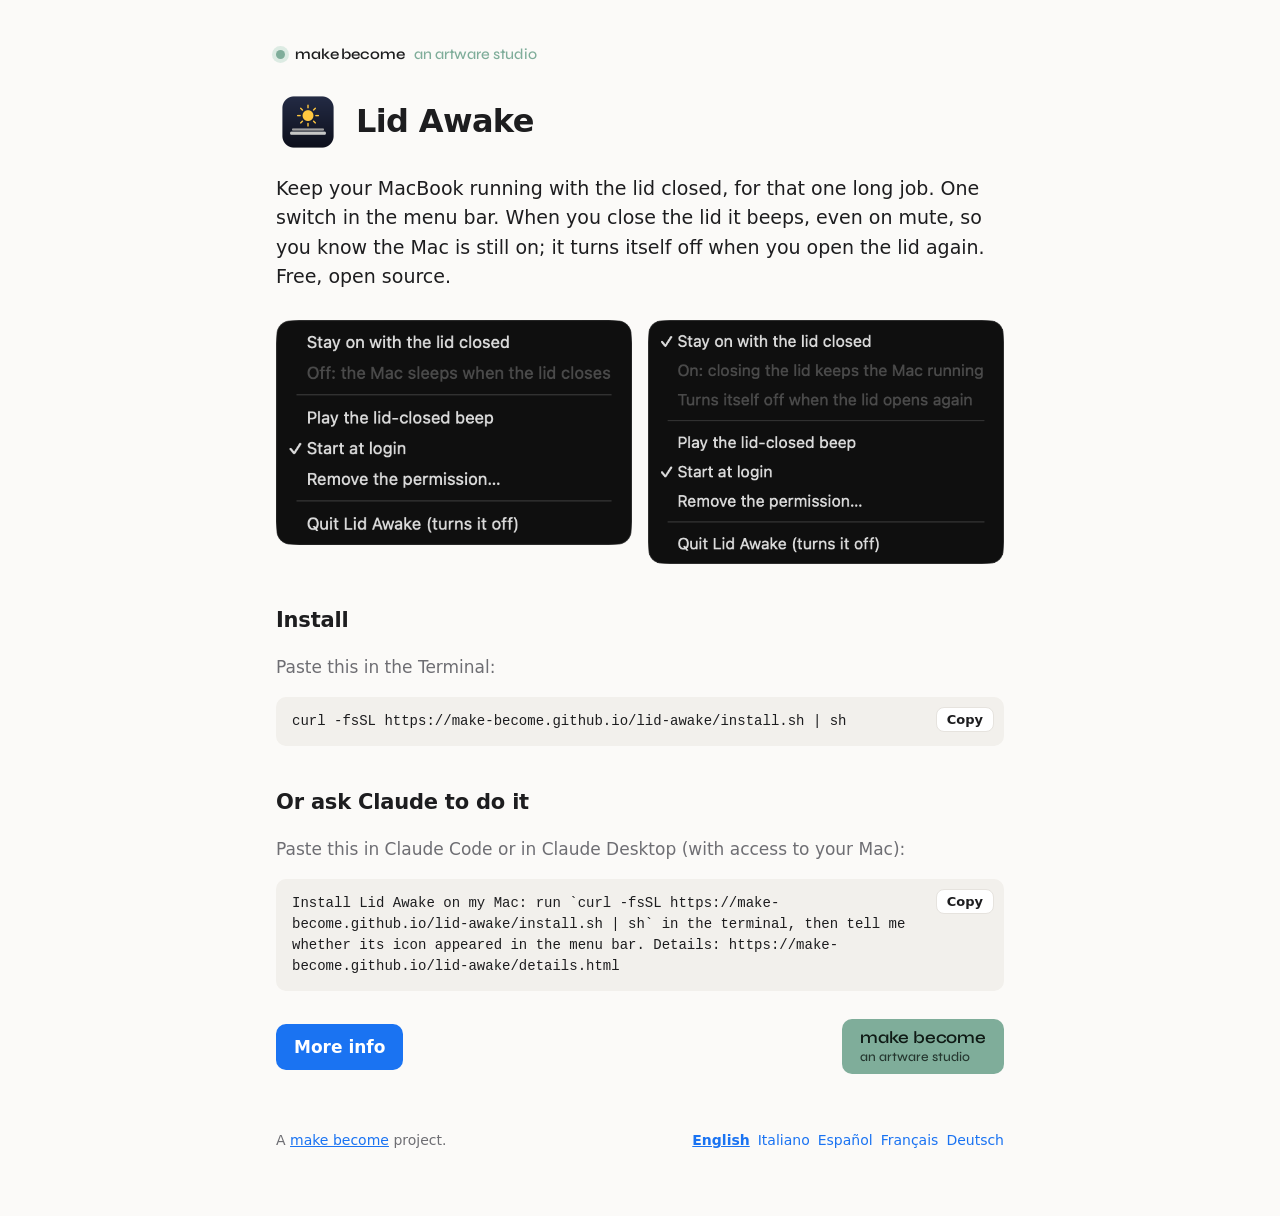
==== docs/index.html @ c0185acb "Lid Awake 1.0.0: keep a MacBook on with the lid closed, one switch in the menu bar Menu-bar-only app" ====
<!doctype html>
<html lang="en">
<head>
<meta charset="utf-8">
<meta name="viewport" content="width=device-width, initial-scale=1">
<title>Lid Awake</title>
<meta name="description" content="Keep a MacBook running with the lid closed, for one long job, with a beep to tell you it is on.">
<link rel="icon" href="img/app-icon.png">
<link rel="preconnect" href="https://fonts.googleapis.com">
<link rel="preconnect" href="https://fonts.gstatic.com" crossorigin>
<link href="https://fonts.googleapis.com/css2?family=Syne:wght@500;600&display=swap" rel="stylesheet">
<link rel="stylesheet" href="style.css?v=110500">
<script src="i18n.js?v=110500" defer></script>
</head>
<body>
<main>
  <a class="mb" href="https://make-become.github.io/"><span class="mb-dot" aria-hidden="true"></span><span class="mb-name">make become</span><span class="mb-role">an artware studio</span></a>
  <header>
    <img src="img/app-icon.png" alt="">
    <h1>Lid Awake</h1>
  </header>

  <p class="lead" data-i18n="lead">Keep your MacBook running with the lid closed.</p>

  <div class="shots">
    <img data-i18n-src="img/menu-off-{lang}.png" src="img/menu-off-en.png" alt="" data-i18n-alt="altOff">
    <img data-i18n-src="img/menu-on-{lang}.png" src="img/menu-on-en.png" alt="" data-i18n-alt="altOn">
  </div>

  <h2 data-i18n="installH">Install</h2>
  <p class="muted" data-i18n="installP">Paste this in the Terminal:</p>
  <div class="copy"><span id="cmd">curl -fsSL https://make-become.github.io/lid-awake/install.sh | sh</span><button data-copy="cmd" data-i18n="copy">Copy</button></div>

  <h2 data-i18n="askH">Or ask Claude to do it</h2>
  <p class="muted" data-i18n="askP">Paste this in Claude Code or Claude Desktop:</p>
  <div class="copy"><span id="prompt" data-i18n="prompt">Install Lid Awake on my Mac.</span><button data-copy="prompt" data-i18n="copy">Copy</button></div>

  <div class="actions">
    <a class="btn" href="details.html" data-keep-lang data-i18n="more">More info</a>
    <a class="mb-btn" href="https://make-become.github.io/"><span class="mb-btn-name">make become</span><span class="mb-btn-role">an artware studio</span></a>
  </div>

  <footer>
    <span data-i18n="unofficial">A make become project.</span>
    <span class="langs"></span>
  </footer>
</main>
</body>
</html>
---- docs/style.css ----
:root {
  --bg: #fbfaf8; --fg: #1d1d1f; --muted: #6e6e73; --card: #ffffff; --line: #e6e3de;
  --accent: #1a73f2; --code: #f2f0ec;
  --g: #33b34d; --b: #1a73f2; --o: #f28c1a;
}
@media (prefers-color-scheme: dark) {
  :root { --bg: #141414; --fg: #f2f2f2; --muted: #a1a1a6; --card: #1e1e1e; --line: #2f2f2f; --accent: #5aa0ff; --code: #242424; }
}
* { box-sizing: border-box; }
body { margin: 0; background: var(--bg); color: var(--fg);
       font: 17px/1.55 -apple-system, BlinkMacSystemFont, "Segoe UI", system-ui, sans-serif; }
main { max-width: 760px; margin: 0 auto; padding: 40px 16px 64px; }
header { display: flex; gap: 16px; align-items: center; margin-bottom: 20px; }
header img { width: 64px; height: 64px; flex: none; }
h1 { font-size: 32px; margin: 0; letter-spacing: -0.02em; }
h2 { font-size: 21px; margin: 40px 0 10px; letter-spacing: -0.01em; }
h3 { font-size: 17px; margin: 24px 0 6px; }
.lead { font-size: 19px; margin: 0 0 8px; }
.muted { color: var(--muted); }
a { color: var(--accent); }
code { background: var(--code); padding: 2px 6px; border-radius: 6px; font-size: 0.88em; overflow-wrap: anywhere; }
.shots { display: grid; grid-template-columns: 1fr 1fr; gap: 16px; margin: 28px 0; align-items: start; }
.shots img { width: 100%; height: auto; border-radius: 12px; display: block; }
.copy { position: relative; background: var(--code); border-radius: 10px; padding: 14px 92px 14px 16px; margin: 8px 0 4px;
        font: 14px/1.5 ui-monospace, SFMono-Regular, Menlo, monospace; white-space: pre-wrap; overflow-wrap: anywhere; }
.copy button { position: absolute; top: 10px; right: 10px; border: 1px solid var(--line); background: var(--card); color: var(--fg);
               border-radius: 8px; padding: 4px 10px; font: 600 13px -apple-system, system-ui, sans-serif; cursor: pointer; }
.btn { display: inline-block; background: var(--accent); color: #fff; text-decoration: none; padding: 10px 18px;
       border-radius: 10px; font-weight: 600; margin: 28px 0 0; }
.btn.alt { background: transparent; color: var(--accent); border: 1px solid var(--accent); }
.dots { font-size: 18px; letter-spacing: 2px; }
.dots .g { color: var(--g); } .dots .b { color: var(--b); } .dots .o { color: var(--o); }
table { width: 100%; border-collapse: collapse; font-size: 15px; }
td, th { text-align: left; vertical-align: top; padding: 10px 8px; border-bottom: 1px solid var(--line); }
th { color: var(--muted); font-weight: 600; }
td:first-child { width: 46%; }
footer { margin-top: 56px; color: var(--muted); font-size: 14px; display: flex; flex-wrap: wrap; gap: 8px 16px; justify-content: space-between; }
.langs a { margin-left: 8px; text-decoration: none; }
.langs a[aria-current] { font-weight: 700; text-decoration: underline; }
@media (max-width: 600px) {
  .shots { grid-template-columns: 1fr; }
  h1 { font-size: 28px; }
  table, tbody, tr, td { display: block; } tr { border-bottom: 1px solid var(--line); padding: 6px 0; }
  td { border: 0; padding: 4px 0; } td:first-child { width: auto; } thead { display: none; }
  .langs a { margin: 0 8px 0 0; }
}

/* make become brand: the studio's dot and wordmark, as on make-become.github.io */
.mb { display: inline-flex; align-items: center; gap: 10px; margin-bottom: 28px; color: var(--muted); text-decoration: none;
      font: 500 15px/1 Syne, "Avenir Next", -apple-system, system-ui, sans-serif; letter-spacing: -0.01em; }
.mb:hover { color: var(--fg); }
.mb-dot { flex: none; width: 9px; height: 9px; border-radius: 999px; background: #7fad9a; box-shadow: 0 0 0 4px rgba(183, 216, 200, 0.45); }
.mb-name { color: var(--fg); font-weight: 600; }
.mb-role { color: #7fad9a; }

/* Bottom row of the landing page: "More info" on the left, the studio's green button on the right. */
.actions { display: flex; flex-wrap: wrap; gap: 12px; align-items: center; justify-content: space-between; margin-top: 28px; }
.actions .btn { margin: 0; }
.mb-btn { display: inline-grid; gap: 2px; padding: 10px 18px; border-radius: 10px; text-decoration: none; text-align: left;
          background: #7fad9a; color: #0f1a15; font-family: Syne, "Avenir Next", -apple-system, system-ui, sans-serif; }
.mb-btn:hover { background: #8fbda9; }
.mb-btn-name { font-weight: 600; font-size: 17px; line-height: 1.1; letter-spacing: -0.01em; }
.mb-btn-role { font-weight: 500; font-size: 13px; line-height: 1.1; opacity: 0.8; }
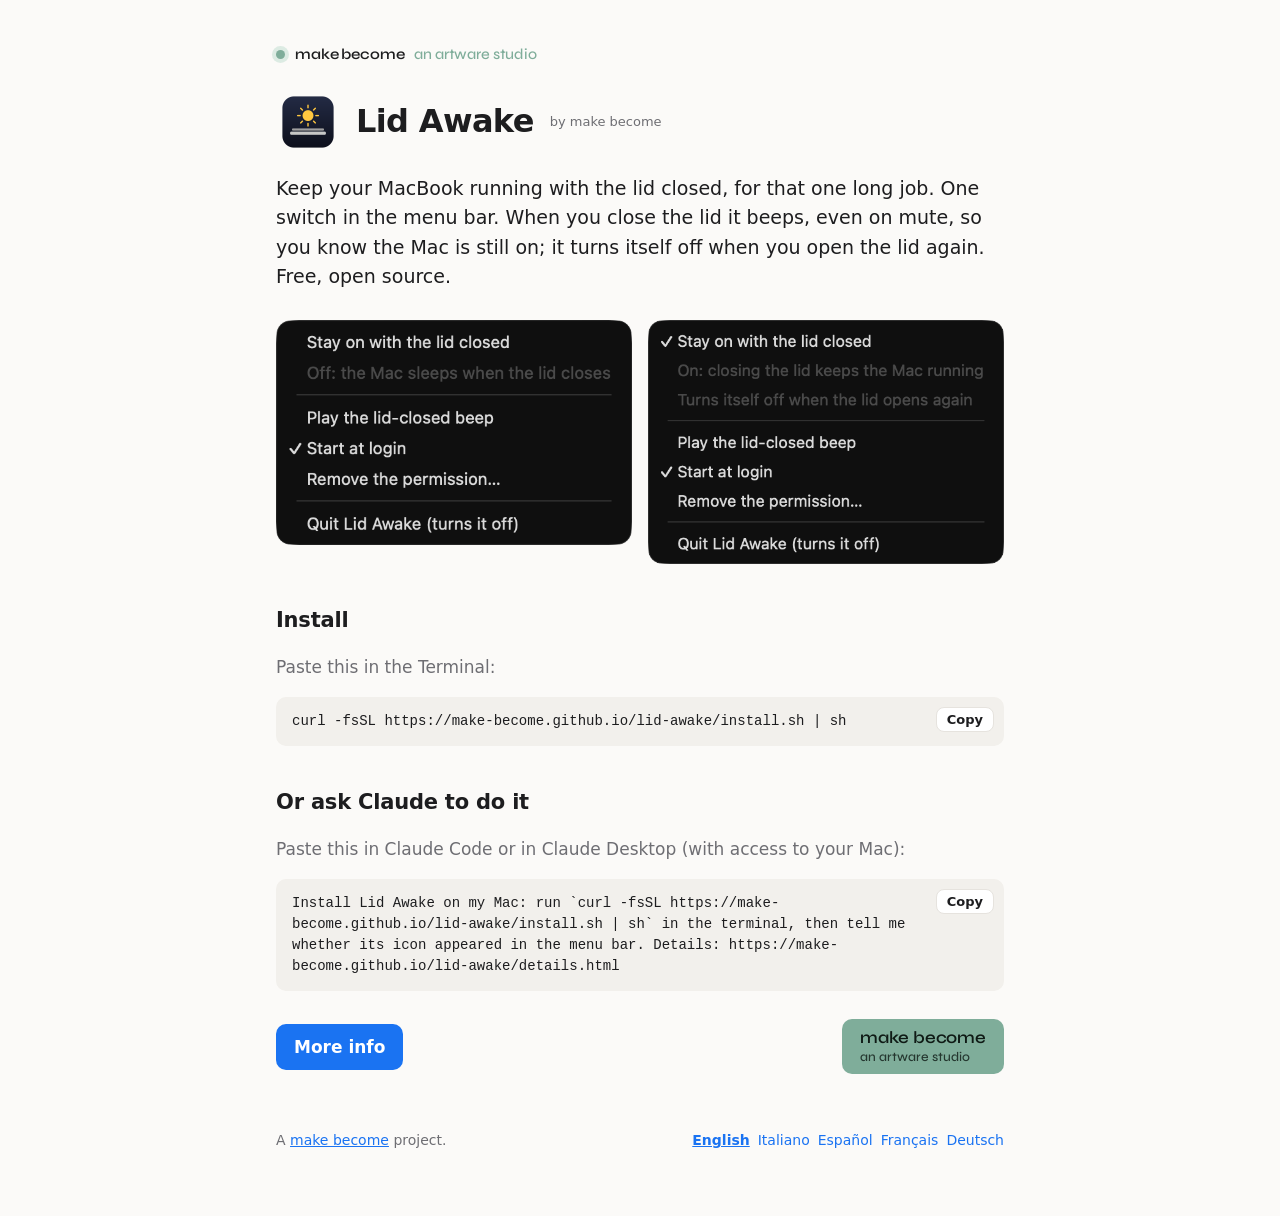
==== commit 7d10066e: "Add a small 'by make become' credit next to the name in the page header Co-Authored-By: Claude Opus " ====
--- a/docs/index.html
+++ b/docs/index.html
@@ -18,6 +18,7 @@
   <header>
     <img src="img/app-icon.png" alt="">
     <h1>Lid Awake</h1>
+    <a class="by" href="https://make-become.github.io/" data-i18n="by">by make become</a>
   </header>
 
   <p class="lead" data-i18n="lead">Keep your MacBook running with the lid closed.</p>
--- a/docs/style.css
+++ b/docs/style.css
@@ -61,3 +61,7 @@
 .mb-btn:hover { background: #8fbda9; }
 .mb-btn-name { font-weight: 600; font-size: 17px; line-height: 1.1; letter-spacing: -0.01em; }
 .mb-btn-role { font-weight: 500; font-size: 13px; line-height: 1.1; opacity: 0.8; }
+
+/* "by make become" credit next to the product name */
+header .by { font-size: 13px; color: var(--muted); text-decoration: none; white-space: nowrap; align-self: center; }
+header .by:hover { color: var(--fg); }
